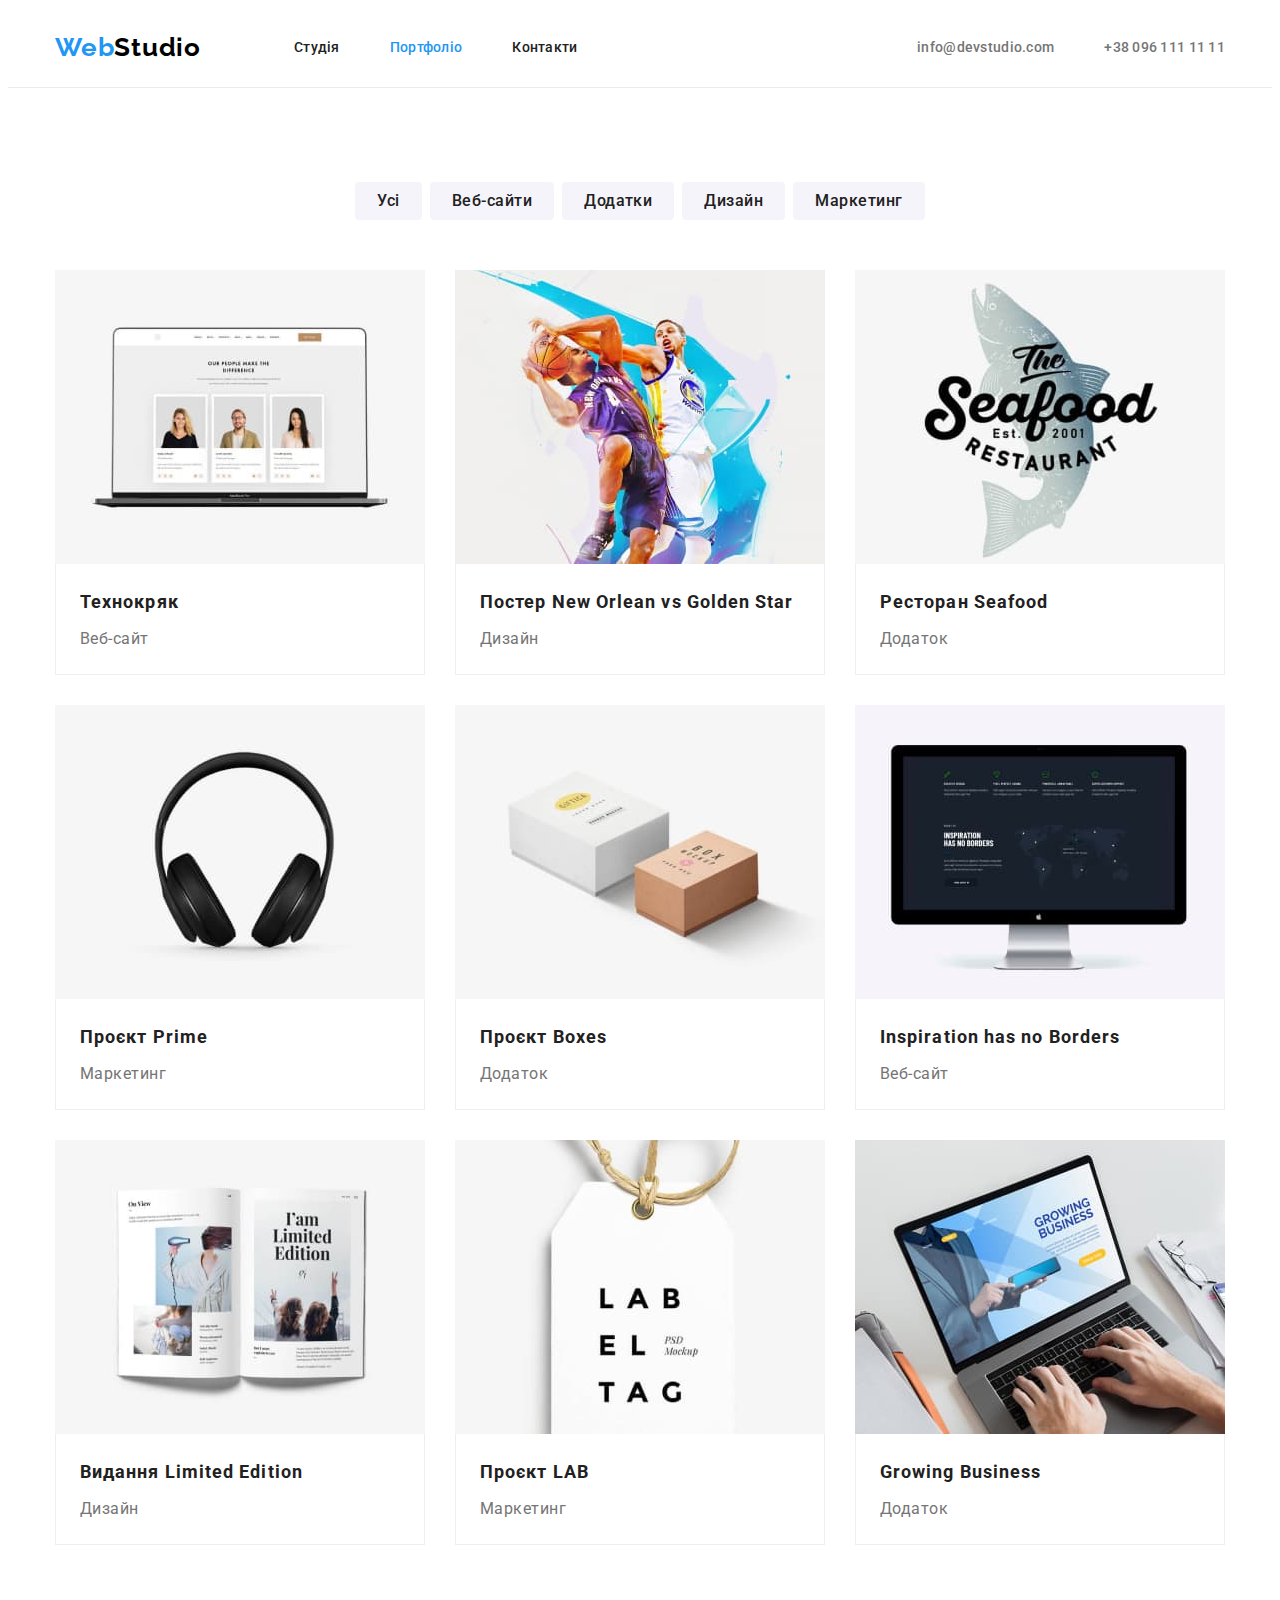
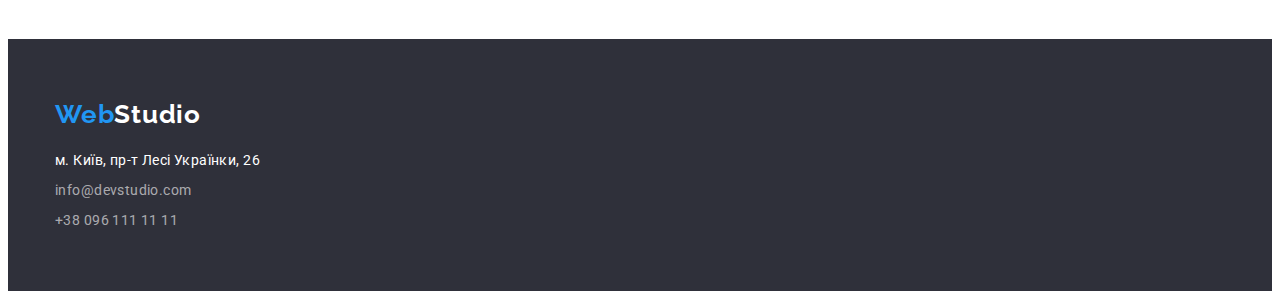
==== portfolio.html @ e5b077d5 "added files from previous homework" ====
<!DOCTYPE html>
<html lang="uk">

<head>
    <meta charset="UTF-8">
    <meta http-equiv="X-UA-Compatible" content="IE=edge">
    <meta name="viewport" content="width=device-width, initial-scale=1.0">
    <link
        href="https://fonts.googleapis.com/css2?family=Raleway:wght@700&family=Roboto:wght@400;500;700;900&display=swap"
        rel="stylesheet">
    <link rel="stylesheet" href="https://cdnjs.cloudflare.com/ajax/libs/modern-normalize/1.1.0/modern-normalize.min.css"
        integrity="sha512-wpPYUAdjBVSE4KJnH1VR1HeZfpl1ub8YT/NKx4PuQ5NmX2tKuGu6U/JRp5y+Y8XG2tV+wKQpNHVUX03MfMFn9Q=="
        crossorigin="anonymous" referrerpolicy="no-referrer" />
    <link rel="stylesheet" href="./css/styles.css">
    <title>Портфоліо</title>
</head>

<body>

    <!-- Header -->

    <header class="page-header">
        <div class="container header-container">
            <a class="logo" href="#"><span class="logo-span">Web</span>Studio</a>
            <nav class="navigation">
                <ul class="navigation-list">
                    <li><a href="./index.html" class="navigation-item">Студія</a></li>
                    <li><a href="./portfolio.html" class="navigation-item active">Портфоліо</a></li>
                    <li><a href="#" class="navigation-item">Контакти</a></li>
                </ul>
            </nav>
            <ul class="contacts-list">
                <li><a class="contacts-item" href="mailto:info@devstudio.com">info@devstudio.com</a></li>
                <li><a class="contacts-item" href="tel:+380961111111">+38 096 111 11 11</a></li>
            </ul>
        </div>
    </header>

    <!-- Main -->

    <main>
        <section class="section">
            <div class="container">
                <h1 class="hidden">Проєкти</h1>
                <ul class="filter-list">
                    <li><button class="filter-button" type="button">Усі</button></li>
                    <li><button class="filter-button" type="button">Веб-сайти</button></li>
                    <li><button class="filter-button" type="button">Додатки</button></li>
                    <li><button class="filter-button" type="button">Дизайн</button></li>
                    <li><button class="filter-button" type="button">Маркетинг</button></li>
                </ul>
                <ul class="product-list">
                    <li>
                        <a class="product-item" href="#">
                            <img src="./images/project1.jpg" alt="Веб-сайт" width="370">
                            <div class="product-container">
                                <h2 class="product-title">Технокряк</h2>
                                <p class="product-text">Веб-сайт</p>
                            </div>
                        </a>
                    </li>
                    <li>
                        <a class="product-item" href="#">
                            <img src="./images/project2.jpg" alt="Постер баскетбольної гри" width="370">
                            <div class="product-container">
                                <h2 class="product-title">Постер New Orlean vs Golden Star</h2>
                                <p class="product-text">Дизайн</p>
                            </div>
                        </a>
                    </li>
                    <li>
                        <a class="product-item" href="#">
                            <img src="./images/project3.jpg" alt="Постер рибного ресторану" width="370">
                            <div class="product-container">
                                <h2 class="product-title">Ресторан Seafood</h2>
                                <p class="product-text">Додаток</p>
                            </div>
                        </a>
                    </li>
                    <li>
                        <a class="product-item" href="#">
                            <img src="./images/project4.jpg" alt="Повнорозмірні навушники" width="370">
                            <div class="product-container">
                                <h2 class="product-title">Проєкт Prime</h2>
                                <p class="product-text">Маркетинг</p>
                            </div>
                        </a>
                    </li>
                    <li>
                        <a class="product-item" href="#">
                            <img src="./images/project5.jpg" alt="Дві красиві коробки" width="370">
                            <div class="product-container">
                                <h2 class="product-title">Проєкт Boxes</h2>
                                <p class="product-text">Додаток</p>
                            </div>
                        </a>
                    </li>
                    <li>
                        <a class="product-item" href="#">
                            <img src="./images/project6.jpg" alt="Веб-сайт" width="370">
                            <div class="product-container">
                                <h2 class="product-title">Inspiration has no Borders</h2>
                                <p class="product-text">Веб-сайт</p>
                            </div>
                        </a>
                    </li>
                    <li>
                        <a class="product-item" href="#">
                            <img src="./images/project7.jpg" alt="Глянцевий журнал" width="370">
                            <div class="product-container">
                                <h2 class="product-title">Видання Limited Edition</h2>
                                <p class="product-text">Дизайн</p>
                            </div>
                        </a>
                    </li>
                    <li>
                        <a class="product-item" href="#">
                            <img src="./images/project8.jpg" alt="Красива бірка" width="370">
                            <div class="product-container">
                                <h2 class="product-title">Проєкт LAB</h2>
                                <p class="product-text">Маркетинг</p>
                            </div>
                        </a>
                    </li>
                    <li>
                        <a class="product-item" href="#">
                            <img src="./images/project9.jpg" alt="Людина працює за ноутбуком" width="370">
                            <div class="product-container">
                                <h2 class="product-title">Growing Business</h2>
                                <p class="product-text">Додаток</p>
                            </div>
                        </a>
                    </li>
                </ul>
            </div>
        </section>
    </main>

    <!-- Footer -->

    <footer class="page-footer">
        <div class="container">
            <a class="footer-logo" href="#"><span class="logo-span">Web</span>Studio</a>
            <address>
                <ul class="footer-list">
                    <li><a class="footer-location" href="https://goo.gl/maps/iSP6fUKGi2yoj21T9" target="_blank"
                            rel="noopener noreferrer">м. Київ,
                            пр-т Лесі Українки,
                            26</a></li>
                    <li><a class="footer-contacts" href="mailto:info@devstudio.com">info@devstudio.com</a></li>
                    <li><a class="footer-contacts" href="tel:+380961111111">+38 096 111 11 11</a></li>
                </ul>
            </address>
        </div>
    </footer>
</body>

</html>
---- css/styles.css ----
/* Default settings */


:root {
    --main-color: #212121;
    --accessory-color: #FFFFFF;
    --hover-color: #2196F3;
    --buttons-hover-color: #188CE8;
    --contacts-color: #757575;
    --background-color: #2F303A;
    --logo-color: #000000;
    --adress-color: rgba(255, 255, 255, 0.6);
}

*,
*::before,
*::after {
    box-sizing: border-box;
}

body {
    font-family: 'Roboto', sans-serif;
    font-size: 14px;
    font-weight: 500;
    color: var(--main-color);
}

img {
    display: block;
    max-width: 100%;
    height: auto;
}

.container {
    width: 1200px;
    margin: 0 auto;
    padding-left: 15px;
    padding-right: 15px;
}

.section {
    padding-top: 94px;
    padding-bottom: 94px;
}

.hidden {
    position: absolute;
    white-space: nowrap;
    width: 1px;
    height: 1px;
    overflow: hidden;
    border: 0;
    padding: 0;
    clip: rect(0 0 0 0);
    clip-path: inset(50%);
    margin: -1px;
}


/* Reset */


h1,
h2,
h3,
p,
ul {
    margin: 0;
    padding: 0;
}


/* Header */

.page-header {
    border-bottom: 1px solid #ececec;
    padding-top: 24px;
    padding-bottom: 24px;
}

.header-container {
    align-items: center;
    display: flex;
}

.logo {
    margin-right: 93px;

    font-family: 'Raleway';
    font-weight: 700;
    font-size: 26px;
    line-height: 1.2;
    letter-spacing: 0.03em;
    text-decoration: none;
    outline: none;
    color: var(--logo-color);
}

.logo-span {
    color: var(--hover-color)
}

.navigation-list {
    list-style: none;
    display: flex;
}

.navigation-list li:not(:last-child) {
    margin-right: 50px;
}


.contacts-list {
    list-style: none;
    display: flex;
    margin-left: auto;
}

.contacts-list li:not(:first-child) {
    margin-left: 50px;
}


.navigation-item {
    line-height: 1.14;
    letter-spacing: 0.02em;
    color: var(--main-color);
    text-decoration: none;
}

.contacts-item {
    line-height: 1.14;
    letter-spacing: 0.02em;
    text-decoration: none;
    color: var(--contacts-color);
}


.navigation-item:focus,
.navigation-item:hover,
.contacts-item:focus,
.contacts-item:hover {
    color: var(--hover-color)
}

.active {
    color: var(--hover-color)
}


/* Main index.html */

/* Hero */


.hero {
    padding-top: 200px;
    padding-bottom: 200px;
    background-color: var(--background-color);
    text-align: center;
}

.hero-title {
    margin-bottom: 30px;

    font-weight: 900;
    font-size: 44px;
    line-height: 1.36;
    text-align: center;
    letter-spacing: 0.06em;
    text-transform: uppercase;
    color: var(--accessory-color);
}

.hero-button {
    padding: 10px 32px;

    font-family: 'Roboto';
    font-weight: 700;
    font-size: 16px;
    line-height: 1.87;
    text-align: center;
    letter-spacing: 0.06em;
    color: var(--accessory-color);
    background-color: var(--hover-color);
    box-shadow: 0px 4px 4px rgba(0, 0, 0, 0.15);
    border-radius: 4px;
    cursor: pointer;
    border: transparent;
}

.hero-button:hover,
.hero-button:focus {
    background-color: var(--buttons-hover-color);
}


/* Features */


.features-list {
    list-style: none;
    display: flex;
}

.features-item:not(:last-child) {
    margin-right: 30px;
}

.features-item {
    width: calc((100%-90px)/4);
}

.features-subtitle {
    margin-bottom: 10px;

    font-size: 14px;
    line-height: 1.14;
    letter-spacing: 0.03em;
    text-transform: uppercase;
}

.features-text {
    font-weight: 400;
    line-height: 1.71;
    letter-spacing: 0.03em;
    color: var(--contacts-color);
}


/* About  */

.about {
    padding-bottom: 94px;
}

.about-title {
    margin-bottom: 50px;

    font-weight: 700;
    font-size: 36px;
    line-height: 1.16;
    text-align: center;
    letter-spacing: 0.03em;
}

.about-list {
    list-style: none;
    display: flex;
}

.about-list li:not(:last-child) {
    margin-right: 30px;
}


/* Team */

.team {
    background-color: #F5F4FA;
}

.team-list {
    list-style: none;
    display: flex;
}

.team-list li {
    background-color: #ffffff;
    box-shadow: 0px 1px 3px rgba(0, 0, 0, 0.12), 0px 1px 1px rgba(0, 0, 0, 0.14), 0px 2px 1px rgba(0, 0, 0, 0.2);
    border-radius: 0px 0px 4px 4px;
    text-align: center;
}

.team-list li:not(:last-child) {
    margin-right: 30px;
}

.team-title {
    margin-bottom: 50px;

    font-weight: 700;
    font-size: 36px;
    line-height: 1.16;
    text-align: center;
    letter-spacing: 0.03em;
}

.member-photo {
    margin-bottom: 30px;
}

.member-name {
    margin-bottom: 10px;

    font-weight: 500;
    font-size: 16px;
    line-height: 1.18;
    letter-spacing: 0.03em;
}

.member-job {
    margin-bottom: 30px;

    font-weight: 400;
    font-size: 16px;
    line-height: 1.18;
    letter-spacing: 0.03em;
    color: var(--contacts-color);
}


/* Main portfolio.html */

/* Filter */


.filter-list {
    margin-bottom: 50px;

    list-style: none;
    display: flex;
    justify-content: center;
}

.filter-list li:not(:last-child) {
    margin-right: 8px;
}

.filter-button {
    padding: 6px 22px;

    font-family: 'Roboto';
    font-weight: 500;
    font-size: 16px;
    line-height: 1.62;
    text-align: center;
    letter-spacing: 0.03em;
    color: var(--main-color);
    background-color: #F5F4FA;
    border-radius: 4px;
    border: none;
    cursor: pointer;
}



.filter-button:focus,
.filter-button:hover {
    color: var(--accessory-color);
    background-color: var(--hover-color);
    box-shadow: 0px 3px 1px rgba(0, 0, 0, 0.1), 0px 1px 2px rgba(0, 0, 0, 0.08), 0px 2px 2px rgba(0, 0, 0, 0.12);
    border-radius: 4px;
}


/* Product */

.product-container {
    display: flex;
    flex-direction: column;
    padding-left: 24px;
    padding-bottom: 20px;
    padding-top: 20px;
    border-right: 1px solid #eee;
    border-bottom: 1px solid #eee;
    border-left: 1px solid #eee;
}


.product-list {
    gap: 30px;

    list-style: none;
    display: flex;
    flex-wrap: wrap;
}

.product-list li {
    background: #fff;
}

.product-item {
    text-decoration: none;

}

.product-title {
    margin-bottom: 4px;
    font-size: 18px;
    line-height: 2;
    letter-spacing: 0.06em;
    color: var(--main-color);
}

.product-text {
    font-weight: 400;
    font-size: 16px;
    line-height: 1.88;
    letter-spacing: 0.03em;
    color: var(--contacts-color);
}

/* Footer */


.page-footer {
    background-color: var(--background-color);
    padding-top: 60px;
    padding-bottom: 60px;
}

.footer-logo {
    display: inline-block;
    margin-bottom: 20px;

    font-family: 'Raleway';
    font-weight: 700;
    font-size: 26px;
    line-height: 1.19;
    letter-spacing: 0.03em;
    color: var(--accessory-color);
    text-decoration: none;
}

.footer-list {
    list-style: none;
}

.footer-list li:not(:last-child) {
    margin-bottom: 9px;
}

.footer-location {
    font-style: normal;
    font-weight: 400;
    line-height: 1.5;
    letter-spacing: 0.03em;
    color: var(--accessory-color);
    text-decoration: none;
}

.footer-contacts {
    font-style: normal;
    font-weight: 400;
    line-height: 1.5;
    letter-spacing: 0.03em;
    color: var(--adress-color);
    text-decoration: none;
}

.footer-contacts:focus,
.footer-contacts:hover {
    color: var(--hover-color);
}
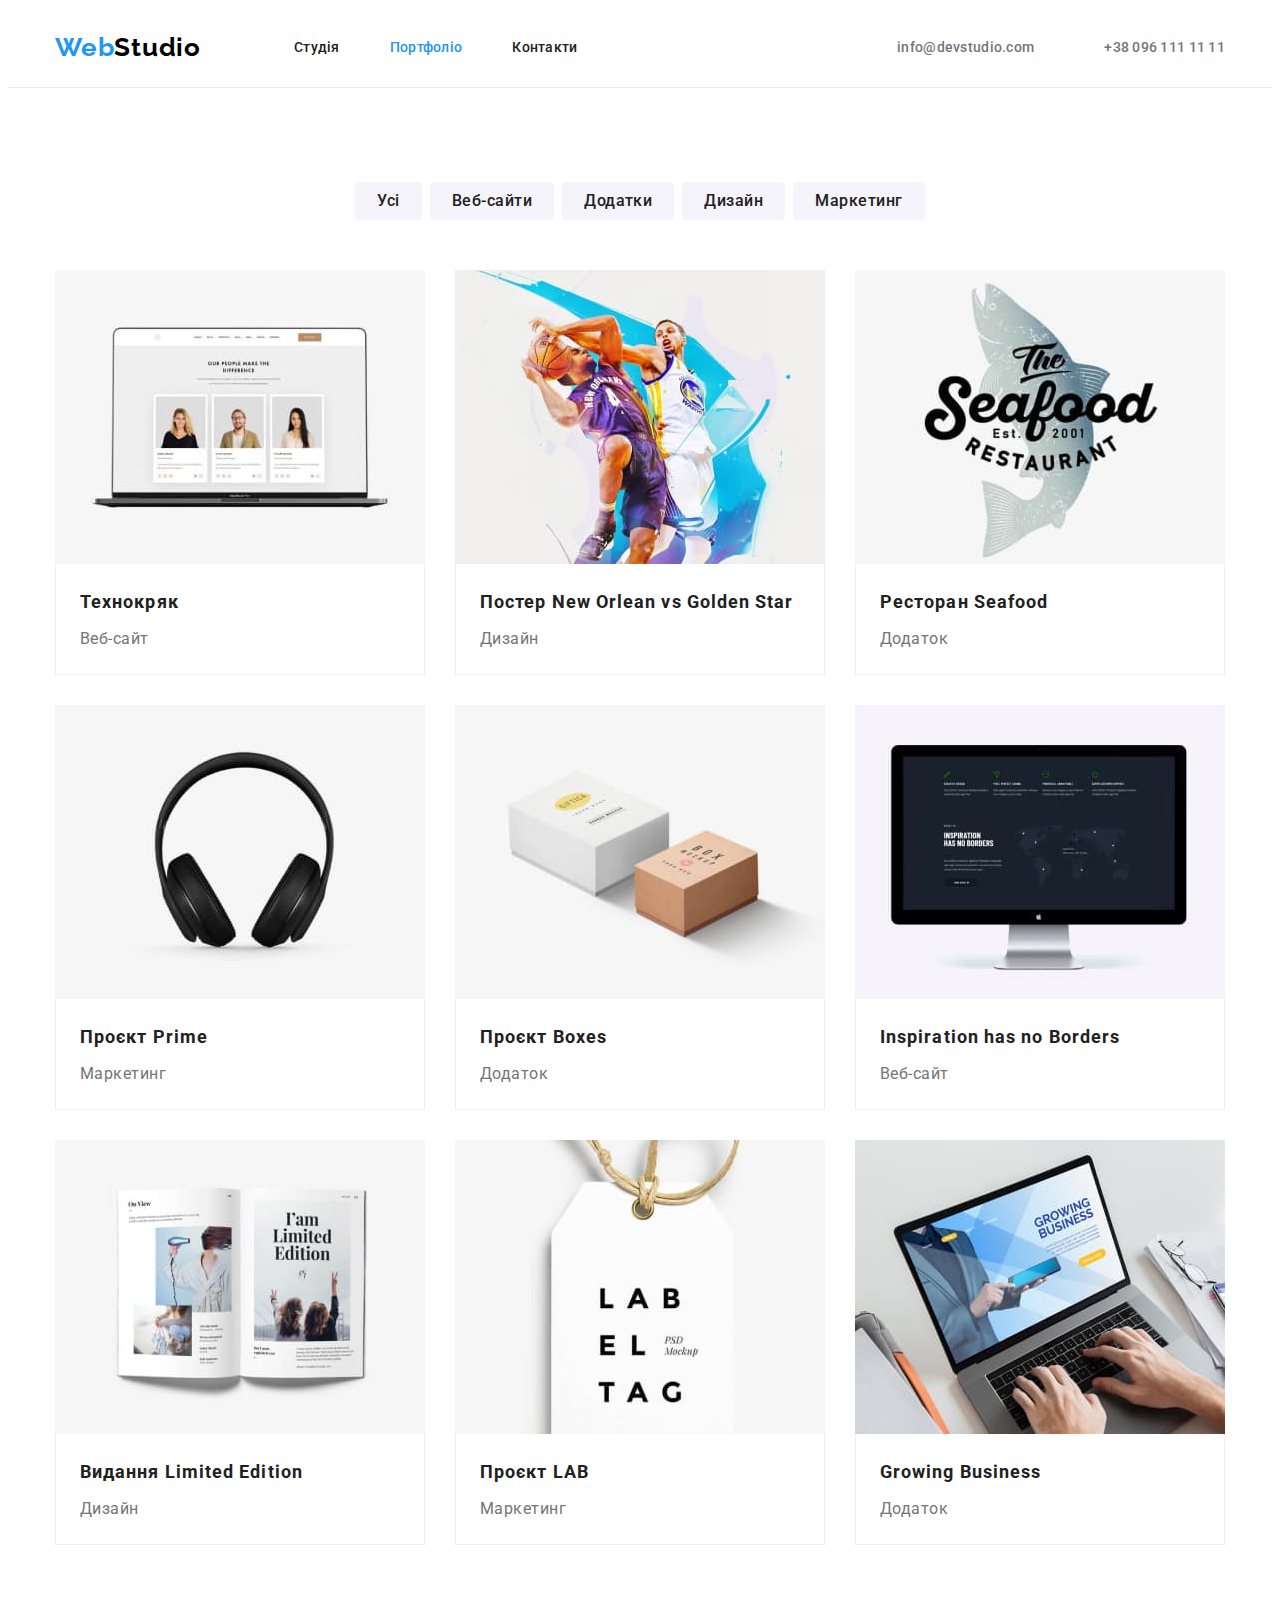
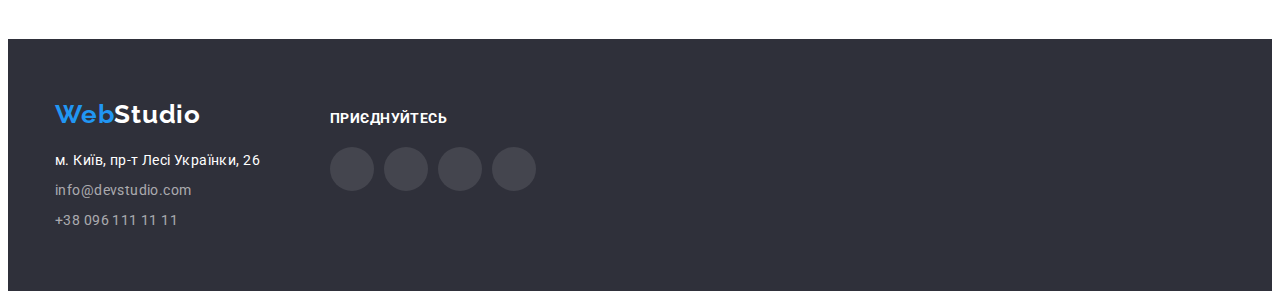
==== commit 772b380c: "added icons hover effect" ====
--- a/portfolio.html
+++ b/portfolio.html
@@ -24,14 +24,24 @@
             <a class="logo" href="#"><span class="logo-span">Web</span>Studio</a>
             <nav class="navigation">
                 <ul class="navigation-list">
-                    <li><a href="./index.html" class="navigation-item">Студія</a></li>
+                    <li> <a href="./index.html" class="navigation-item">Студія</a></li>
                     <li><a href="./portfolio.html" class="navigation-item active">Портфоліо</a></li>
                     <li><a href="#" class="navigation-item">Контакти</a></li>
                 </ul>
             </nav>
             <ul class="contacts-list">
-                <li><a class="contacts-item" href="mailto:info@devstudio.com">info@devstudio.com</a></li>
-                <li><a class="contacts-item" href="tel:+380961111111">+38 096 111 11 11</a></li>
+                <li>
+                    <svg class="icon icon-mail">
+                        <use href="./images/beforesvgomg.svg#icon-mail"></use>
+                    </svg>
+                    <a class="contacts-item" href="mailto:info@devstudio.com">info@devstudio.com</a>
+                </li>
+                <li>
+                    <svg class="icon icon-phone">
+                        <use href="./images/beforesvgomg.svg#icon-smartphone"></use>
+                    </svg>
+                    <a class="contacts-item" href="tel:+380961111111">+38 096 111 11 11</a>
+                </li>
             </ul>
         </div>
     </header>
@@ -139,18 +149,52 @@
     <!-- Footer -->
 
     <footer class="page-footer">
-        <div class="container">
-            <a class="footer-logo" href="#"><span class="logo-span">Web</span>Studio</a>
-            <address>
-                <ul class="footer-list">
-                    <li><a class="footer-location" href="https://goo.gl/maps/iSP6fUKGi2yoj21T9" target="_blank"
-                            rel="noopener noreferrer">м. Київ,
-                            пр-т Лесі Українки,
-                            26</a></li>
-                    <li><a class="footer-contacts" href="mailto:info@devstudio.com">info@devstudio.com</a></li>
-                    <li><a class="footer-contacts" href="tel:+380961111111">+38 096 111 11 11</a></li>
-                </ul>
-            </address>
+        <div class="container footer-container">
+            <div><a class="footer-logo" href="#"><span class="logo-span">Web</span>Studio</a>
+                <address>
+                    <ul class="footer-list">
+                        <li><a class="footer-location" href="https://goo.gl/maps/iSP6fUKGi2yoj21T9" target="_blank"
+                                rel="noopener noreferrer">м. Київ,
+                                пр-т Лесі Українки,
+                                26</a></li>
+                        <li><a class="footer-contacts" href="mailto:info@devstudio.com">info@devstudio.com</a></li>
+                        <li><a class="footer-contacts" href="tel:+380961111111">+38 096 111 11 11</a></li>
+                    </ul>
+                </address>
+            </div>
+            <div class="footer-social">
+                <h2 class="footer-social-title">приєднуйтесь</h2>
+                <ul class="footer-social-list">
+                    <li>
+                        <a class="footer-social-link" href="#">
+                            <svg class="footer-icon-social">
+                                <use href="./images/beforesvgomg.svg#icon-instagram"></use>
+                            </svg>
+                        </a>
+                    </li>
+                    <li>
+                        <a class="footer-social-link" href="#">
+                            <svg class="footer-icon-social">
+                                <use href="./images/beforesvgomg.svg#icon-twitter"></use>
+                            </svg>
+                        </a>
+                    </li>
+                    <li>
+                        <a class="footer-social-link" href="#">
+                            <svg class="footer-icon-social">
+                                <use href="./images/beforesvgomg.svg#icon-facebook"></use>
+                            </svg>
+                        </a>
+                    </li>
+                    <li>
+                        <a class="footer-social-link" href="#">
+                            <svg class="footer-icon-social">
+                                <use href="./images/beforesvgomg.svg#icon-linkedin"></use>
+                            </svg>
+                        </a>
+                    </li>
+                </ul>
+            </div>
         </div>
     </footer>
 </body>
--- a/css/styles.css
+++ b/css/styles.css
@@ -10,6 +10,9 @@
     --background-color: #2F303A;
     --logo-color: #000000;
     --adress-color: rgba(255, 255, 255, 0.6);
+    --social-media-color: #AFB1B8;
+    --social-fill-color: #2196F3;
+    --footer-social-color: rgba(255, 255, 255, 0.1);
 }
 
 *,
@@ -109,11 +112,20 @@
     margin-right: 50px;
 }
 
+.navigation-item:focus,
+.navigation-item:hover {
+    color: var(--hover-color);
+}
+
 
 .contacts-list {
     list-style: none;
     display: flex;
     margin-left: auto;
+}
+
+.contacts-list li {
+    display: flex;
 }
 
 .contacts-list li:not(:first-child) {
@@ -136,22 +148,59 @@
 }
 
 
-.navigation-item:focus,
-.navigation-item:hover,
-.contacts-item:focus,
-.contacts-item:hover {
-    color: var(--hover-color)
-}
-
 .active {
     color: var(--hover-color)
 }
 
 
+.icon {
+    display: block;
+    margin: auto;
+
+}
+
+.icon-mail {
+    width: 16px;
+    height: 12px;
+    margin-right: 10px;
+    cursor: pointer;
+    fill: var(--contacts-color);
+}
+
+.icon-phone {
+    width: 10px;
+    height: 16px;
+    margin-right: 10px;
+    cursor: pointer;
+    fill: var(--contacts-color);
+}
+
+.contacts-list>li:hover a {
+    color: var(--hover-color);
+}
+
+.contacts-list>li:hover .icon-mail {
+    fill: var(--hover-color);
+}
+
+.contacts-list>li:hover .icon-phone {
+    fill: var(--hover-color);
+}
+
 /* Main index.html */
 
 /* Hero */
 
+.overlay {
+    max-width: 1600px;
+    height: 600px;
+    margin-left: auto;
+    margin-right: auto;
+    background-image: linear-gradient(to right, rgba(47, 48, 58, 0.4), rgba(47, 48, 58, 0.4)), url(../images/herobackground.jpg);
+    background-size: cover;
+    background-repeat: no-repeat;
+    background-position: center;
+}
 
 .hero {
     padding-top: 200px;
@@ -227,6 +276,35 @@
     color: var(--contacts-color);
 }
 
+.features-icon {
+    margin-bottom: 30px;
+    width: 270px;
+    height: 120px;
+    background-color: #F5F4FA;
+    border-radius: 4px;
+    display: flex;
+}
+
+.antenna {
+    width: 65px;
+    height: 70px;
+}
+
+.clock {
+    width: 67px;
+    height: 70px;
+}
+
+.diagram {
+    width: 70px;
+    height: 54px;
+}
+
+.astronaut {
+    width: 70px;
+    height: 70px;
+}
+
 
 /* About  */
 
@@ -265,11 +343,13 @@
     display: flex;
 }
 
-.team-list li {
+.team-list>li {
+    padding-bottom: 30px;
     background-color: #ffffff;
     box-shadow: 0px 1px 3px rgba(0, 0, 0, 0.12), 0px 1px 1px rgba(0, 0, 0, 0.14), 0px 2px 1px rgba(0, 0, 0, 0.2);
     border-radius: 0px 0px 4px 4px;
     text-align: center;
+    filter: drop-shadow(0px 4px 4px rgba(0, 0, 0, 0.25));
 }
 
 .team-list li:not(:last-child) {
@@ -300,7 +380,7 @@
 }
 
 .member-job {
-    margin-bottom: 30px;
+    margin-bottom: 16px;
 
     font-weight: 400;
     font-size: 16px;
@@ -308,6 +388,120 @@
     letter-spacing: 0.03em;
     color: var(--contacts-color);
 }
+
+.icons-social-list {
+    display: flex;
+    list-style: none;
+    justify-content: center;
+}
+
+.icons-social-list li:not(:last-child) {
+    margin-right: 10px;
+}
+
+.icon-social {
+    width: 20px;
+    height: 20px;
+    fill: var(--social-media-color);
+    margin: auto;
+}
+
+.social-link {
+    display: flex;
+    width: 44px;
+    height: 44px;
+    border-radius: 50%;
+}
+
+.social-link:hover .icon-social {
+    fill: var(--accessory-color)
+}
+
+.social-link:hover {
+    background-color: var(--social-fill-color);
+}
+
+
+/* Clients */
+
+
+.clients {
+    margin-bottom: 50px;
+    font-size: 36px;
+    line-height: 1.16;
+    text-align: center;
+    letter-spacing: 0.03em;
+    color: var(--main-color);
+}
+
+
+.clients-list {
+    list-style: none;
+    display: flex;
+    justify-content: space-between;
+
+
+}
+
+
+.clients-item a {
+    display: flex;
+    width: 170px;
+    height: 92px;
+    border: 1px solid rgba(175, 177, 184, 1);
+    border-radius: 4px;
+
+}
+
+.clients-item a:focus .icon-client,
+.clients-item a:hover .icon-client {
+    fill: var(--social-fill-color);
+}
+
+.clients-item:hover a {
+    border: 1px solid var(--social-fill-color);
+}
+
+
+.icon-client {
+    margin: auto;
+    fill: var(--social-media-color);
+}
+
+
+.company1 {
+    width: 41px;
+    height: 47px;
+}
+
+
+.company2 {
+    width: 40px;
+    height: 52px;
+}
+
+.company3 {
+    width: 43px;
+    height: 41px;
+
+}
+
+.company4 {
+    width: 84px;
+    height: 40px;
+
+}
+
+.company5 {
+    width: 62px;
+    height: 45px;
+}
+
+.company6 {
+    width: 94px;
+    height: 44px;
+}
+
 
 
 /* Main portfolio.html */
@@ -380,6 +574,10 @@
     background: #fff;
 }
 
+.product-list li:hover {
+    filter: drop-shadow(0px 4px 4px rgba(0, 0, 0, 0.25));
+}
+
 .product-item {
     text-decoration: none;
 
@@ -452,4 +650,47 @@
 .footer-contacts:focus,
 .footer-contacts:hover {
     color: var(--hover-color);
+}
+
+.footer-container {
+    display: flex;
+    gap: 70px;
+}
+
+.footer-social {
+    padding-top: 12px;
+}
+
+.footer-social-list {
+    display: flex;
+    list-style: none;
+    gap: 10px;
+}
+
+.footer-social-title {
+    margin-bottom: 20px;
+    font-size: 14px;
+    line-height: 1.14;
+    letter-spacing: 0.03em;
+    text-transform: uppercase;
+    color: var(--accessory-color)
+}
+
+.footer-icon-social {
+    width: 20px;
+    height: 20px;
+    fill: var(--accessory-color);
+    margin: auto;
+}
+
+.footer-social-link {
+    display: flex;
+    width: 44px;
+    height: 44px;
+    border-radius: 50%;
+    background-color: var(--footer-social-color);
+}
+
+.footer-social-link:hover {
+    background-color: var(--hover-color);
 }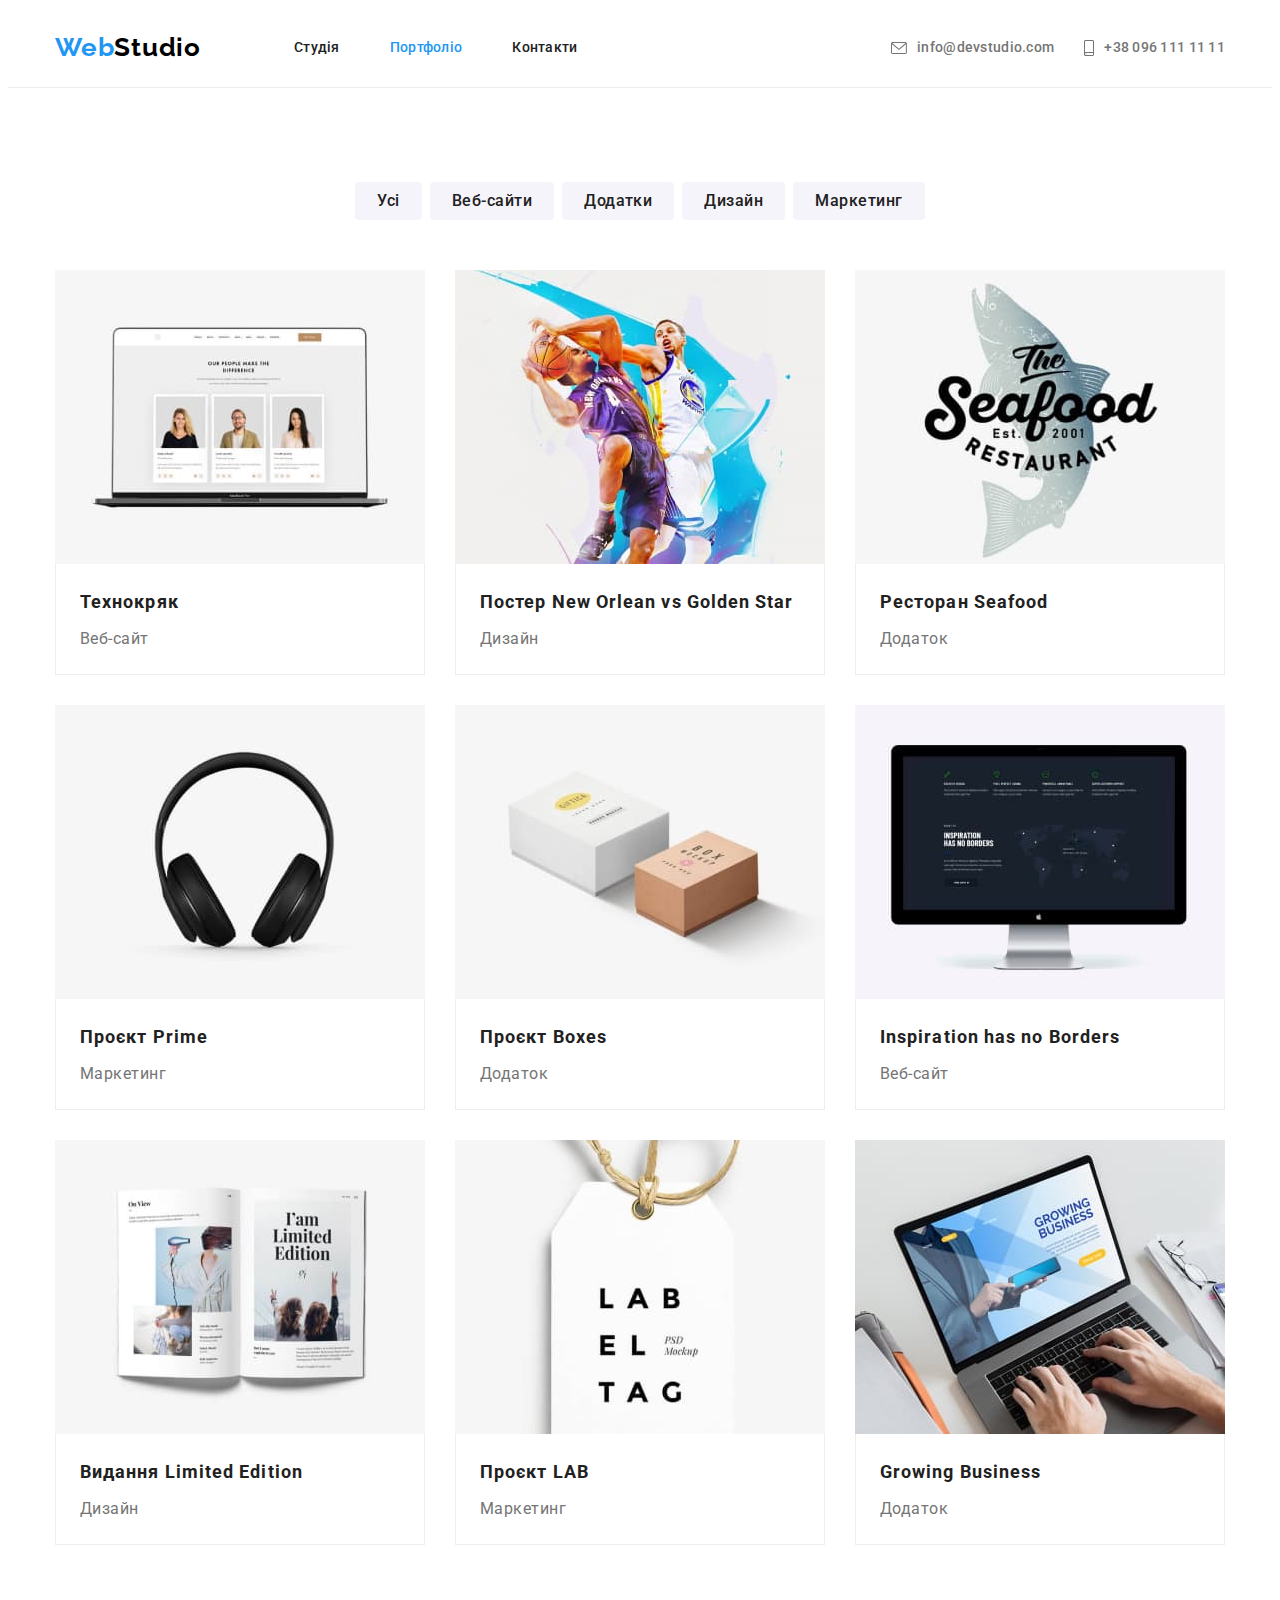
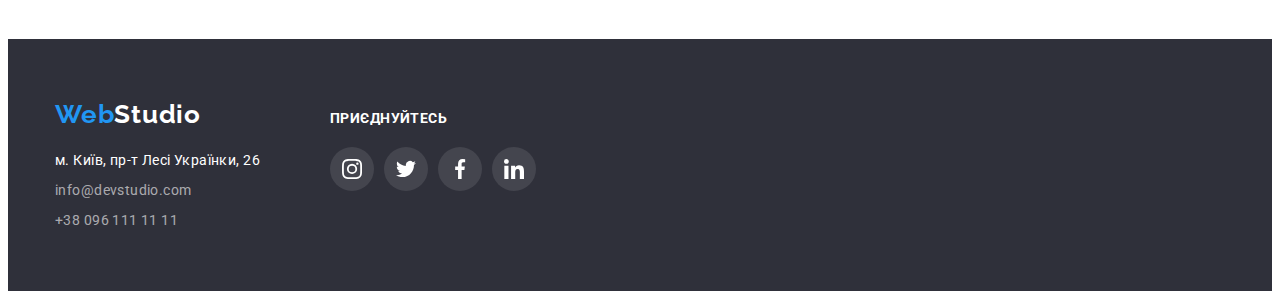
==== commit c2024690: "icons hreh fix" ====
--- a/portfolio.html
+++ b/portfolio.html
@@ -32,13 +32,13 @@
             <ul class="contacts-list">
                 <li>
                     <svg class="icon icon-mail">
-                        <use href="./images/beforesvgomg.svg#icon-mail"></use>
+                        <use href="./images/icons.svg#icon-mail"></use>
                     </svg>
                     <a class="contacts-item" href="mailto:info@devstudio.com">info@devstudio.com</a>
                 </li>
                 <li>
                     <svg class="icon icon-phone">
-                        <use href="./images/beforesvgomg.svg#icon-smartphone"></use>
+                        <use href="./images/icons.svg#icon-smartphone"></use>
                     </svg>
                     <a class="contacts-item" href="tel:+380961111111">+38 096 111 11 11</a>
                 </li>
@@ -150,7 +150,7 @@
 
     <footer class="page-footer">
         <div class="container footer-container">
-            <div><a class="footer-logo" href="#"><span class="logo-span">Web</span>Studio</a>
+            <div class="footer-wrapper"><a class="footer-logo" href="#"><span class="logo-span">Web</span>Studio</a>
                 <address>
                     <ul class="footer-list">
                         <li><a class="footer-location" href="https://goo.gl/maps/iSP6fUKGi2yoj21T9" target="_blank"
@@ -168,28 +168,28 @@
                     <li>
                         <a class="footer-social-link" href="#">
                             <svg class="footer-icon-social">
-                                <use href="./images/beforesvgomg.svg#icon-instagram"></use>
-                            </svg>
-                        </a>
-                    </li>
-                    <li>
-                        <a class="footer-social-link" href="#">
-                            <svg class="footer-icon-social">
-                                <use href="./images/beforesvgomg.svg#icon-twitter"></use>
-                            </svg>
-                        </a>
-                    </li>
-                    <li>
-                        <a class="footer-social-link" href="#">
-                            <svg class="footer-icon-social">
-                                <use href="./images/beforesvgomg.svg#icon-facebook"></use>
-                            </svg>
-                        </a>
-                    </li>
-                    <li>
-                        <a class="footer-social-link" href="#">
-                            <svg class="footer-icon-social">
-                                <use href="./images/beforesvgomg.svg#icon-linkedin"></use>
+                                <use href="./images/icons.svg#icon-instagram"></use>
+                            </svg>
+                        </a>
+                    </li>
+                    <li>
+                        <a class="footer-social-link" href="#">
+                            <svg class="footer-icon-social">
+                                <use href="./images/icons.svg#icon-twitter"></use>
+                            </svg>
+                        </a>
+                    </li>
+                    <li>
+                        <a class="footer-social-link" href="#">
+                            <svg class="footer-icon-social">
+                                <use href="./images/icons.svg#icon-facebook"></use>
+                            </svg>
+                        </a>
+                    </li>
+                    <li>
+                        <a class="footer-social-link" href="#">
+                            <svg class="footer-icon-social">
+                                <use href="./images/icons.svg#icon-linkedin"></use>
                             </svg>
                         </a>
                     </li>
--- a/css/styles.css
+++ b/css/styles.css
@@ -129,7 +129,7 @@
 }
 
 .contacts-list li:not(:first-child) {
-    margin-left: 50px;
+    margin-left: 30px;
 }
 
 
@@ -439,8 +439,6 @@
     list-style: none;
     display: flex;
     justify-content: space-between;
-
-
 }
 
 
@@ -450,7 +448,6 @@
     height: 92px;
     border: 1px solid rgba(175, 177, 184, 1);
     border-radius: 4px;
-
 }
 
 .clients-item a:focus .icon-client,
@@ -483,13 +480,11 @@
 .company3 {
     width: 43px;
     height: 41px;
-
 }
 
 .company4 {
     width: 84px;
     height: 40px;
-
 }
 
 .company5 {
@@ -654,8 +649,8 @@
 
 .footer-container {
     display: flex;
-    gap: 70px;
-}
+}
+
 
 .footer-social {
     padding-top: 12px;
@@ -693,4 +688,8 @@
 
 .footer-social-link:hover {
     background-color: var(--hover-color);
+}
+
+.footer-wrapper {
+    margin-right: 70px;
 }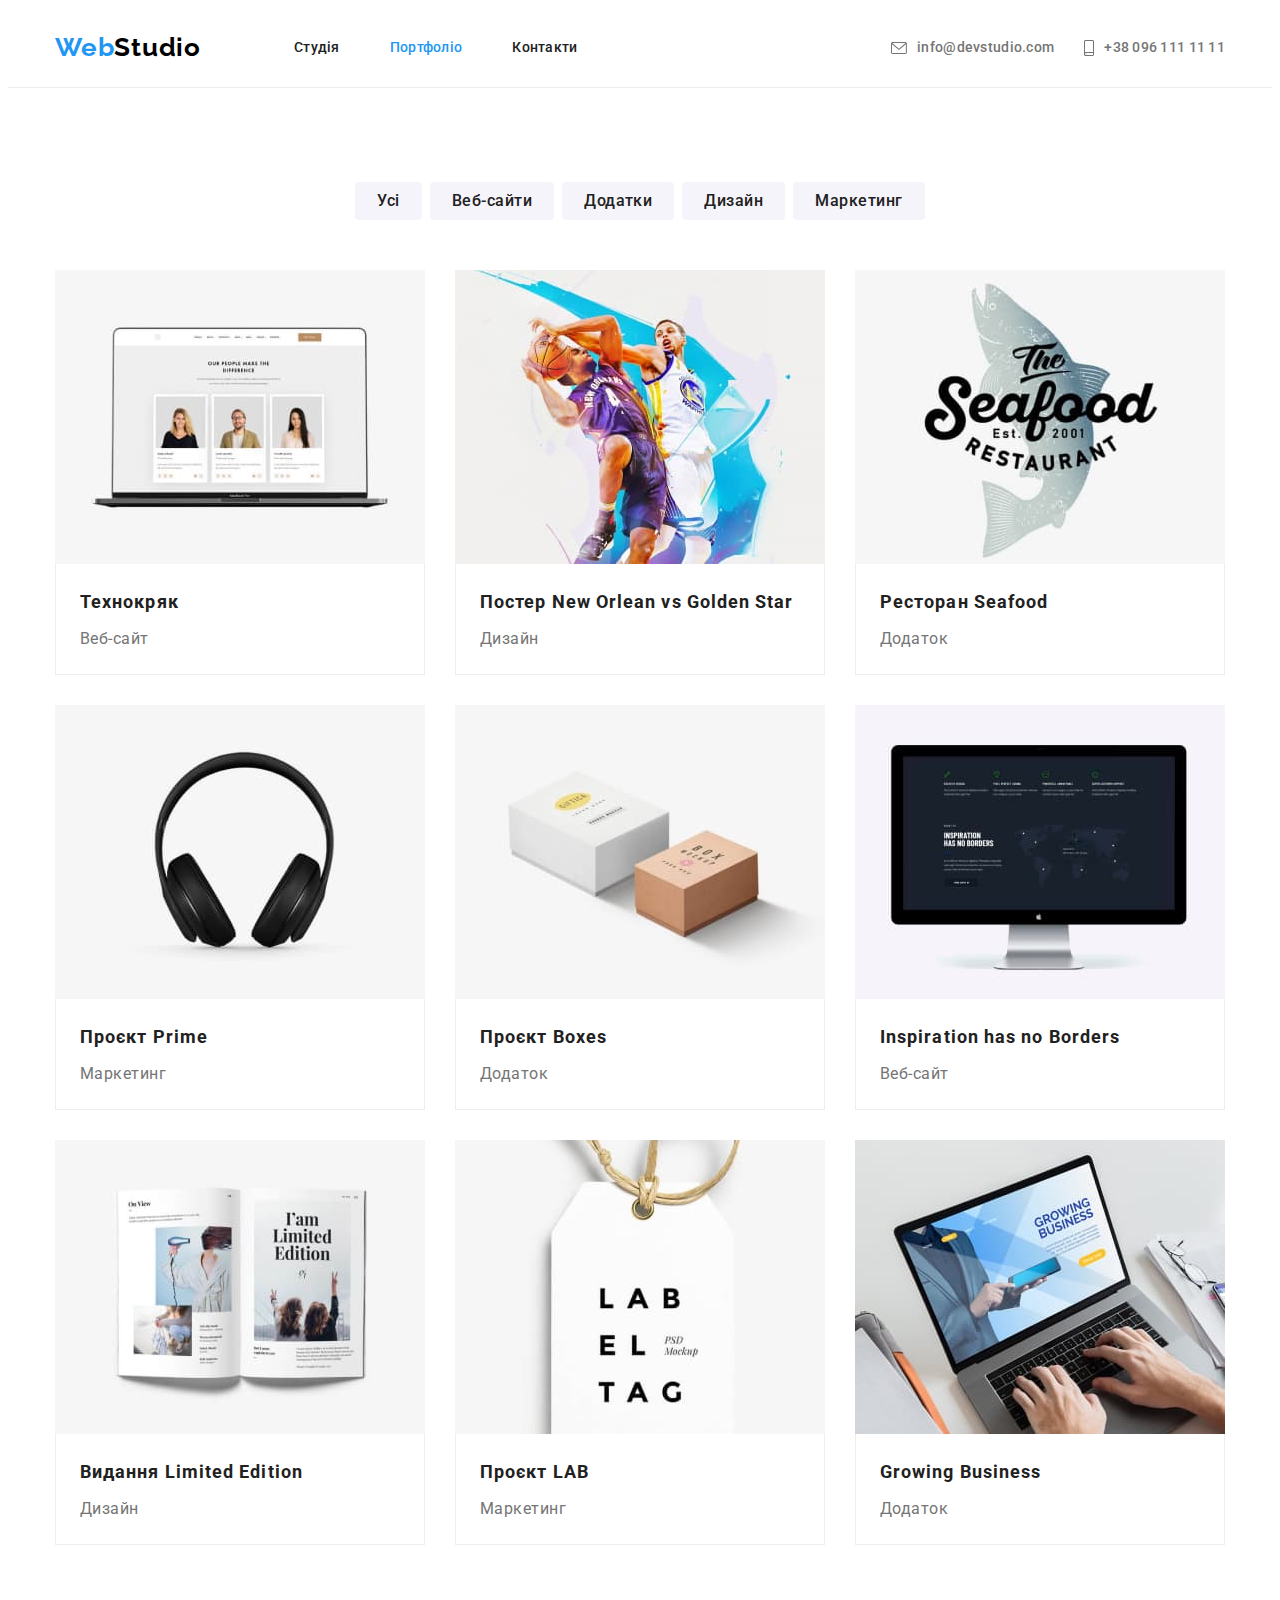
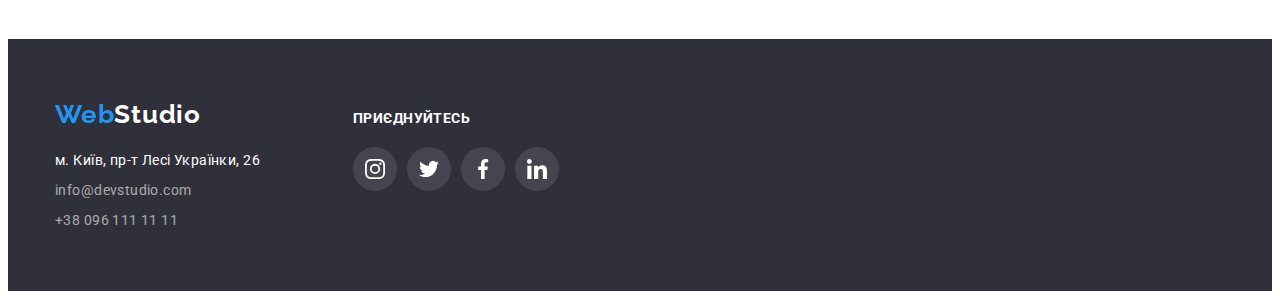
==== commit 3fbea4eb: "deleted useless class, added footer gap" ====
--- a/portfolio.html
+++ b/portfolio.html
@@ -150,7 +150,7 @@
 
     <footer class="page-footer">
         <div class="container footer-container">
-            <div class="footer-wrapper"><a class="footer-logo" href="#"><span class="logo-span">Web</span>Studio</a>
+            <div><a class="footer-logo" href="#"><span class="logo-span">Web</span>Studio</a>
                 <address>
                     <ul class="footer-list">
                         <li><a class="footer-location" href="https://goo.gl/maps/iSP6fUKGi2yoj21T9" target="_blank"
--- a/css/styles.css
+++ b/css/styles.css
@@ -649,6 +649,7 @@
 
 .footer-container {
     display: flex;
+    gap: 93px;
 }
 
 
@@ -688,8 +689,4 @@
 
 .footer-social-link:hover {
     background-color: var(--hover-color);
-}
-
-.footer-wrapper {
-    margin-right: 70px;
 }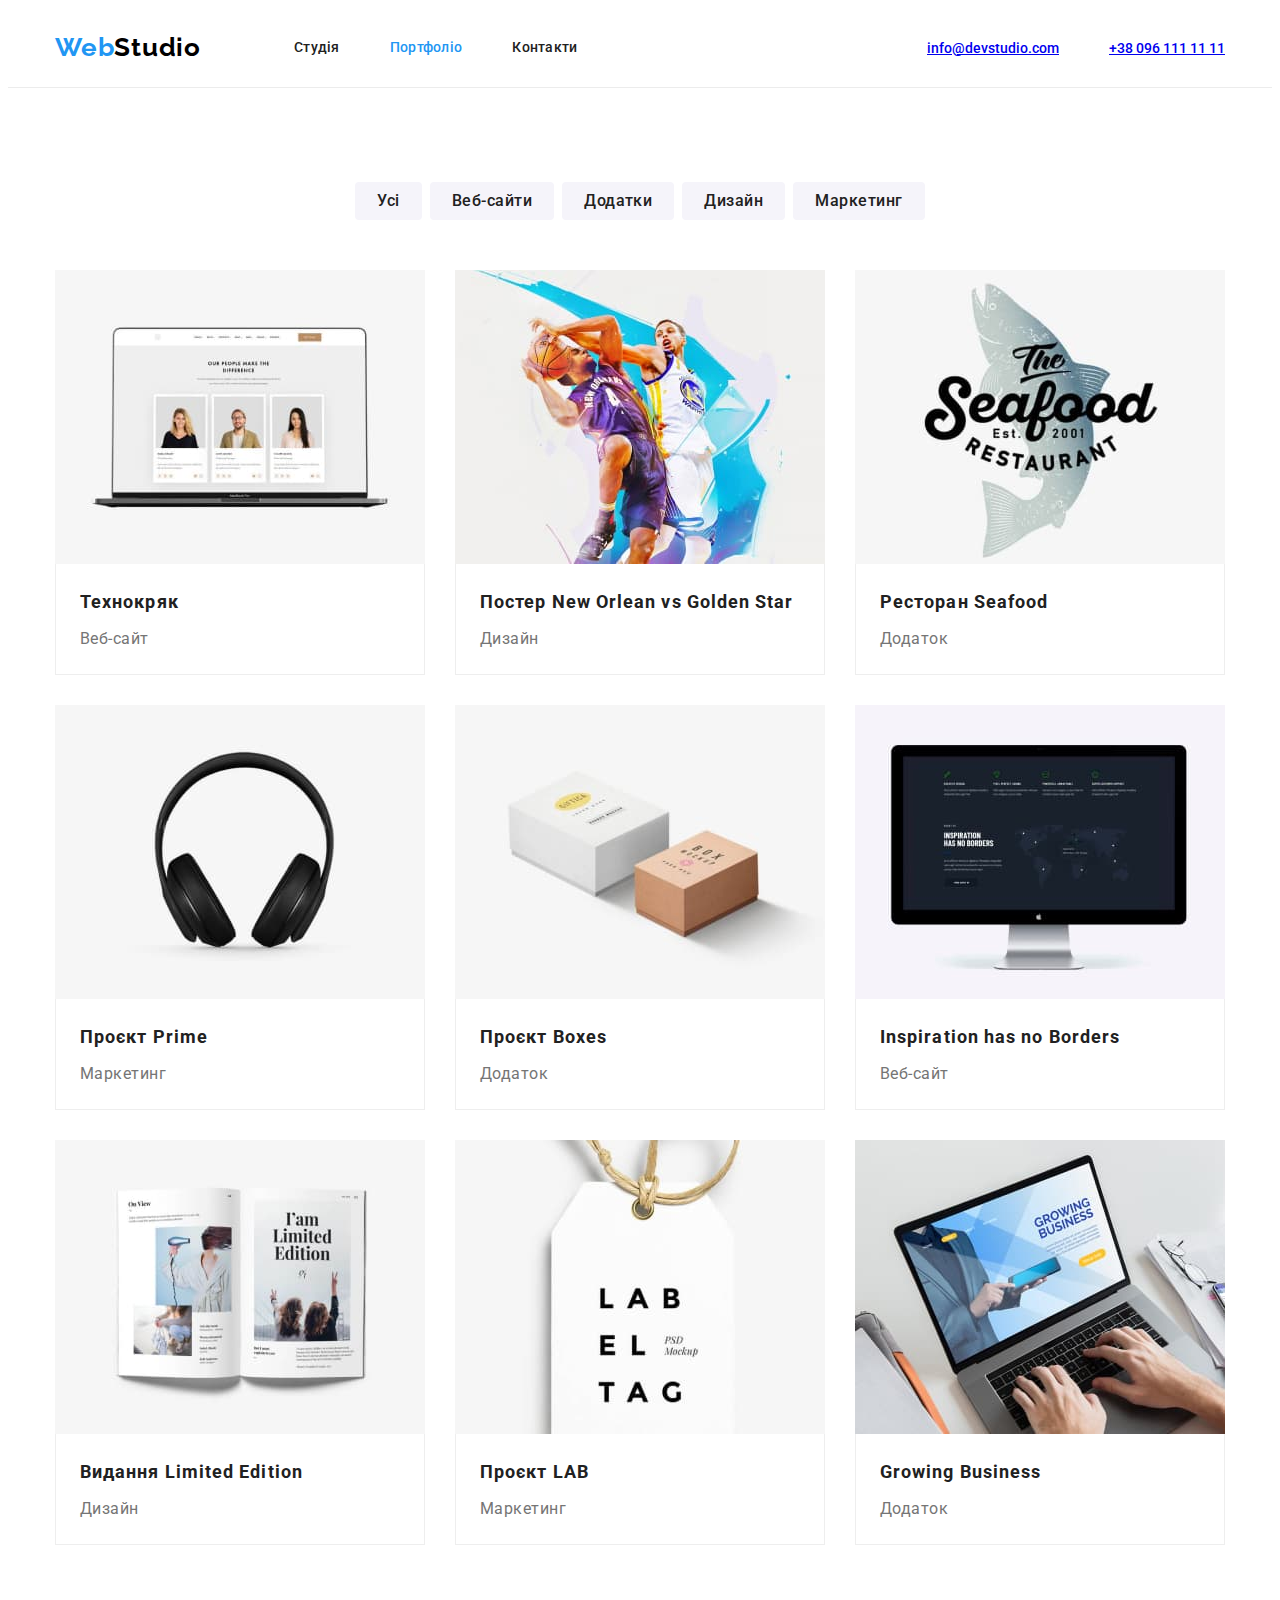
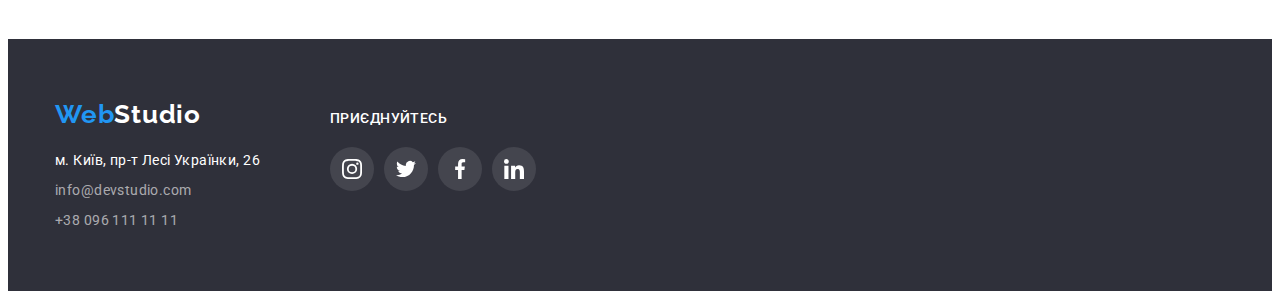
==== commit 092bcbd1: "fixed issues due to mentors advice" ====
--- a/portfolio.html
+++ b/portfolio.html
@@ -60,8 +60,8 @@
                     <li><button class="filter-button" type="button">Маркетинг</button></li>
                 </ul>
                 <ul class="product-list">
-                    <li>
-                        <a class="product-item" href="#">
+                    <li class="product-item">
+                        <a class="product-link" href="#">
                             <img src="./images/project1.jpg" alt="Веб-сайт" width="370">
                             <div class="product-container">
                                 <h2 class="product-title">Технокряк</h2>
@@ -69,8 +69,8 @@
                             </div>
                         </a>
                     </li>
-                    <li>
-                        <a class="product-item" href="#">
+                    <li class="product-item">
+                        <a class="product-link" href="#">
                             <img src="./images/project2.jpg" alt="Постер баскетбольної гри" width="370">
                             <div class="product-container">
                                 <h2 class="product-title">Постер New Orlean vs Golden Star</h2>
@@ -78,8 +78,8 @@
                             </div>
                         </a>
                     </li>
-                    <li>
-                        <a class="product-item" href="#">
+                    <li class="product-item">
+                        <a class="product-link" href="#">
                             <img src="./images/project3.jpg" alt="Постер рибного ресторану" width="370">
                             <div class="product-container">
                                 <h2 class="product-title">Ресторан Seafood</h2>
@@ -87,8 +87,8 @@
                             </div>
                         </a>
                     </li>
-                    <li>
-                        <a class="product-item" href="#">
+                    <li class="product-item">
+                        <a class="product-link" href="#">
                             <img src="./images/project4.jpg" alt="Повнорозмірні навушники" width="370">
                             <div class="product-container">
                                 <h2 class="product-title">Проєкт Prime</h2>
@@ -96,8 +96,8 @@
                             </div>
                         </a>
                     </li>
-                    <li>
-                        <a class="product-item" href="#">
+                    <li class="product-item">
+                        <a class="product-link" href="#">
                             <img src="./images/project5.jpg" alt="Дві красиві коробки" width="370">
                             <div class="product-container">
                                 <h2 class="product-title">Проєкт Boxes</h2>
@@ -105,8 +105,8 @@
                             </div>
                         </a>
                     </li>
-                    <li>
-                        <a class="product-item" href="#">
+                    <li class="product-item">
+                        <a class="product-link" href="#">
                             <img src="./images/project6.jpg" alt="Веб-сайт" width="370">
                             <div class="product-container">
                                 <h2 class="product-title">Inspiration has no Borders</h2>
@@ -114,8 +114,8 @@
                             </div>
                         </a>
                     </li>
-                    <li>
-                        <a class="product-item" href="#">
+                    <li class="product-item">
+                        <a class="product-link" href="#">
                             <img src="./images/project7.jpg" alt="Глянцевий журнал" width="370">
                             <div class="product-container">
                                 <h2 class="product-title">Видання Limited Edition</h2>
@@ -123,8 +123,8 @@
                             </div>
                         </a>
                     </li>
-                    <li>
-                        <a class="product-item" href="#">
+                    <li class="product-item">
+                        <a class="product-link" href="#">
                             <img src="./images/project8.jpg" alt="Красива бірка" width="370">
                             <div class="product-container">
                                 <h2 class="product-title">Проєкт LAB</h2>
@@ -132,8 +132,8 @@
                             </div>
                         </a>
                     </li>
-                    <li>
-                        <a class="product-item" href="#">
+                    <li class="product-item">
+                        <a class="product-link" href="#">
                             <img src="./images/project9.jpg" alt="Людина працює за ноутбуком" width="370">
                             <div class="product-container">
                                 <h2 class="product-title">Growing Business</h2>
@@ -163,33 +163,33 @@
                 </address>
             </div>
             <div class="footer-social">
-                <h2 class="footer-social-title">приєднуйтесь</h2>
+                <p class="footer-social-title">приєднуйтесь</p>
                 <ul class="footer-social-list">
                     <li>
                         <a class="footer-social-link" href="#">
                             <svg class="footer-icon-social">
-                                <use href="./images/icons.svg#icon-instagram"></use>
-                            </svg>
-                        </a>
-                    </li>
-                    <li>
-                        <a class="footer-social-link" href="#">
-                            <svg class="footer-icon-social">
-                                <use href="./images/icons.svg#icon-twitter"></use>
-                            </svg>
-                        </a>
-                    </li>
-                    <li>
-                        <a class="footer-social-link" href="#">
-                            <svg class="footer-icon-social">
-                                <use href="./images/icons.svg#icon-facebook"></use>
-                            </svg>
-                        </a>
-                    </li>
-                    <li>
-                        <a class="footer-social-link" href="#">
-                            <svg class="footer-icon-social">
-                                <use href="./images/icons.svg#icon-linkedin"></use>
+                                <use href="./images/iconss.svg#icon-instagram"></use>
+                            </svg>
+                        </a>
+                    </li>
+                    <li>
+                        <a class="footer-social-link" href="#">
+                            <svg class="footer-icon-social">
+                                <use href="./images/iconss.svg#icon-twitter"></use>
+                            </svg>
+                        </a>
+                    </li>
+                    <li>
+                        <a class="footer-social-link" href="#">
+                            <svg class="footer-icon-social">
+                                <use href="./images/iconss.svg#icon-facebook"></use>
+                            </svg>
+                        </a>
+                    </li>
+                    <li>
+                        <a class="footer-social-link" href="#">
+                            <svg class="footer-icon-social">
+                                <use href="./images/iconss.svg#icon-linkedin"></use>
                             </svg>
                         </a>
                     </li>
--- a/css/styles.css
+++ b/css/styles.css
@@ -13,6 +13,7 @@
     --social-media-color: #AFB1B8;
     --social-fill-color: #2196F3;
     --footer-social-color: rgba(255, 255, 255, 0.1);
+    --icon-background: #F5F4FA;
 }
 
 *,
@@ -140,7 +141,7 @@
     text-decoration: none;
 }
 
-.contacts-item {
+.contacts-link {
     line-height: 1.14;
     letter-spacing: 0.02em;
     text-decoration: none;
@@ -155,7 +156,6 @@
 
 .icon {
     display: block;
-    margin: auto;
 
 }
 
@@ -175,7 +175,8 @@
     fill: var(--contacts-color);
 }
 
-.contacts-list>li:hover a {
+.contacts-link:hover,
+.contacts-link:focus {
     color: var(--hover-color);
 }
 
@@ -280,27 +281,14 @@
     margin-bottom: 30px;
     width: 270px;
     height: 120px;
-    background-color: #F5F4FA;
     border-radius: 4px;
     display: flex;
-}
-
-.antenna {
-    width: 65px;
-    height: 70px;
-}
-
-.clock {
-    width: 67px;
-    height: 70px;
-}
-
-.diagram {
-    width: 70px;
-    height: 54px;
-}
-
-.astronaut {
+    justify-content: center;
+    align-items: center;
+    background-color: var(--icon-background);
+}
+
+.icon-feature {
     width: 70px;
     height: 70px;
 }
@@ -344,7 +332,6 @@
 }
 
 .team-list>li {
-    padding-bottom: 30px;
     background-color: #ffffff;
     box-shadow: 0px 1px 3px rgba(0, 0, 0, 0.12), 0px 1px 1px rgba(0, 0, 0, 0.14), 0px 2px 1px rgba(0, 0, 0, 0.2);
     border-radius: 0px 0px 4px 4px;
@@ -366,8 +353,13 @@
     letter-spacing: 0.03em;
 }
 
+.team-container {
+    padding-top: 30px;
+    padding-bottom: 30px;
+}
+
 .member-photo {
-    margin-bottom: 30px;
+    /* margin-bottom: 30px; */
 }
 
 .member-name {
@@ -403,11 +395,12 @@
     width: 20px;
     height: 20px;
     fill: var(--social-media-color);
-    margin: auto;
 }
 
 .social-link {
     display: flex;
+    justify-content: center;
+    align-items: center;
     width: 44px;
     height: 44px;
     border-radius: 50%;
@@ -441,62 +434,38 @@
     justify-content: space-between;
 }
 
-
-.clients-item a {
-    display: flex;
+.clients-item {
     width: 170px;
     height: 92px;
+
+
+}
+
+.clients-link {
+    display: flex;
+    justify-content: center;
+    align-items: center;
+    width: 100%;
+    height: 100%;
     border: 1px solid rgba(175, 177, 184, 1);
     border-radius: 4px;
 }
 
-.clients-item a:focus .icon-client,
-.clients-item a:hover .icon-client {
+
+.clients-link:hover .icon-client {
     fill: var(--social-fill-color);
 }
 
-.clients-item:hover a {
+.clients-link:hover {
     border: 1px solid var(--social-fill-color);
 }
 
 
 .icon-client {
-    margin: auto;
+    width: 106px;
+    height: 60px;
     fill: var(--social-media-color);
 }
-
-
-.company1 {
-    width: 41px;
-    height: 47px;
-}
-
-
-.company2 {
-    width: 40px;
-    height: 52px;
-}
-
-.company3 {
-    width: 43px;
-    height: 41px;
-}
-
-.company4 {
-    width: 84px;
-    height: 40px;
-}
-
-.company5 {
-    width: 62px;
-    height: 45px;
-}
-
-.company6 {
-    width: 94px;
-    height: 44px;
-}
-
 
 
 /* Main portfolio.html */
@@ -565,16 +534,19 @@
     flex-wrap: wrap;
 }
 
-.product-list li {
+.product-item {
     background: #fff;
 }
 
-.product-list li:hover {
-    filter: drop-shadow(0px 4px 4px rgba(0, 0, 0, 0.25));
-}
-
-.product-item {
+.product-link:hover,
+.product-link:focus {
+    box-shadow: 0px 1px 1px rgba(0, 0, 0, 0.12), 0px 4px 4px rgba(0, 0, 0, 0.06),
+        1px 4px 6px rgba(0, 0, 0, 0.16);
+}
+
+.product-link {
     text-decoration: none;
+    display: block;
 
 }
 
@@ -649,18 +621,24 @@
 
 .footer-container {
     display: flex;
-    gap: 93px;
+    align-items: baseline;
 }
 
 
 .footer-social {
-    padding-top: 12px;
+    margin-left: 70px;
+
 }
 
 .footer-social-list {
     display: flex;
     list-style: none;
     gap: 10px;
+}
+
+.footer-social-list li {
+    width: 44px;
+    height: 44px;
 }
 
 .footer-social-title {
@@ -676,13 +654,14 @@
     width: 20px;
     height: 20px;
     fill: var(--accessory-color);
-    margin: auto;
 }
 
 .footer-social-link {
     display: flex;
-    width: 44px;
-    height: 44px;
+    justify-content: center;
+    align-items: center;
+    width: 100%;
+    height: 100%;
     border-radius: 50%;
     background-color: var(--footer-social-color);
 }
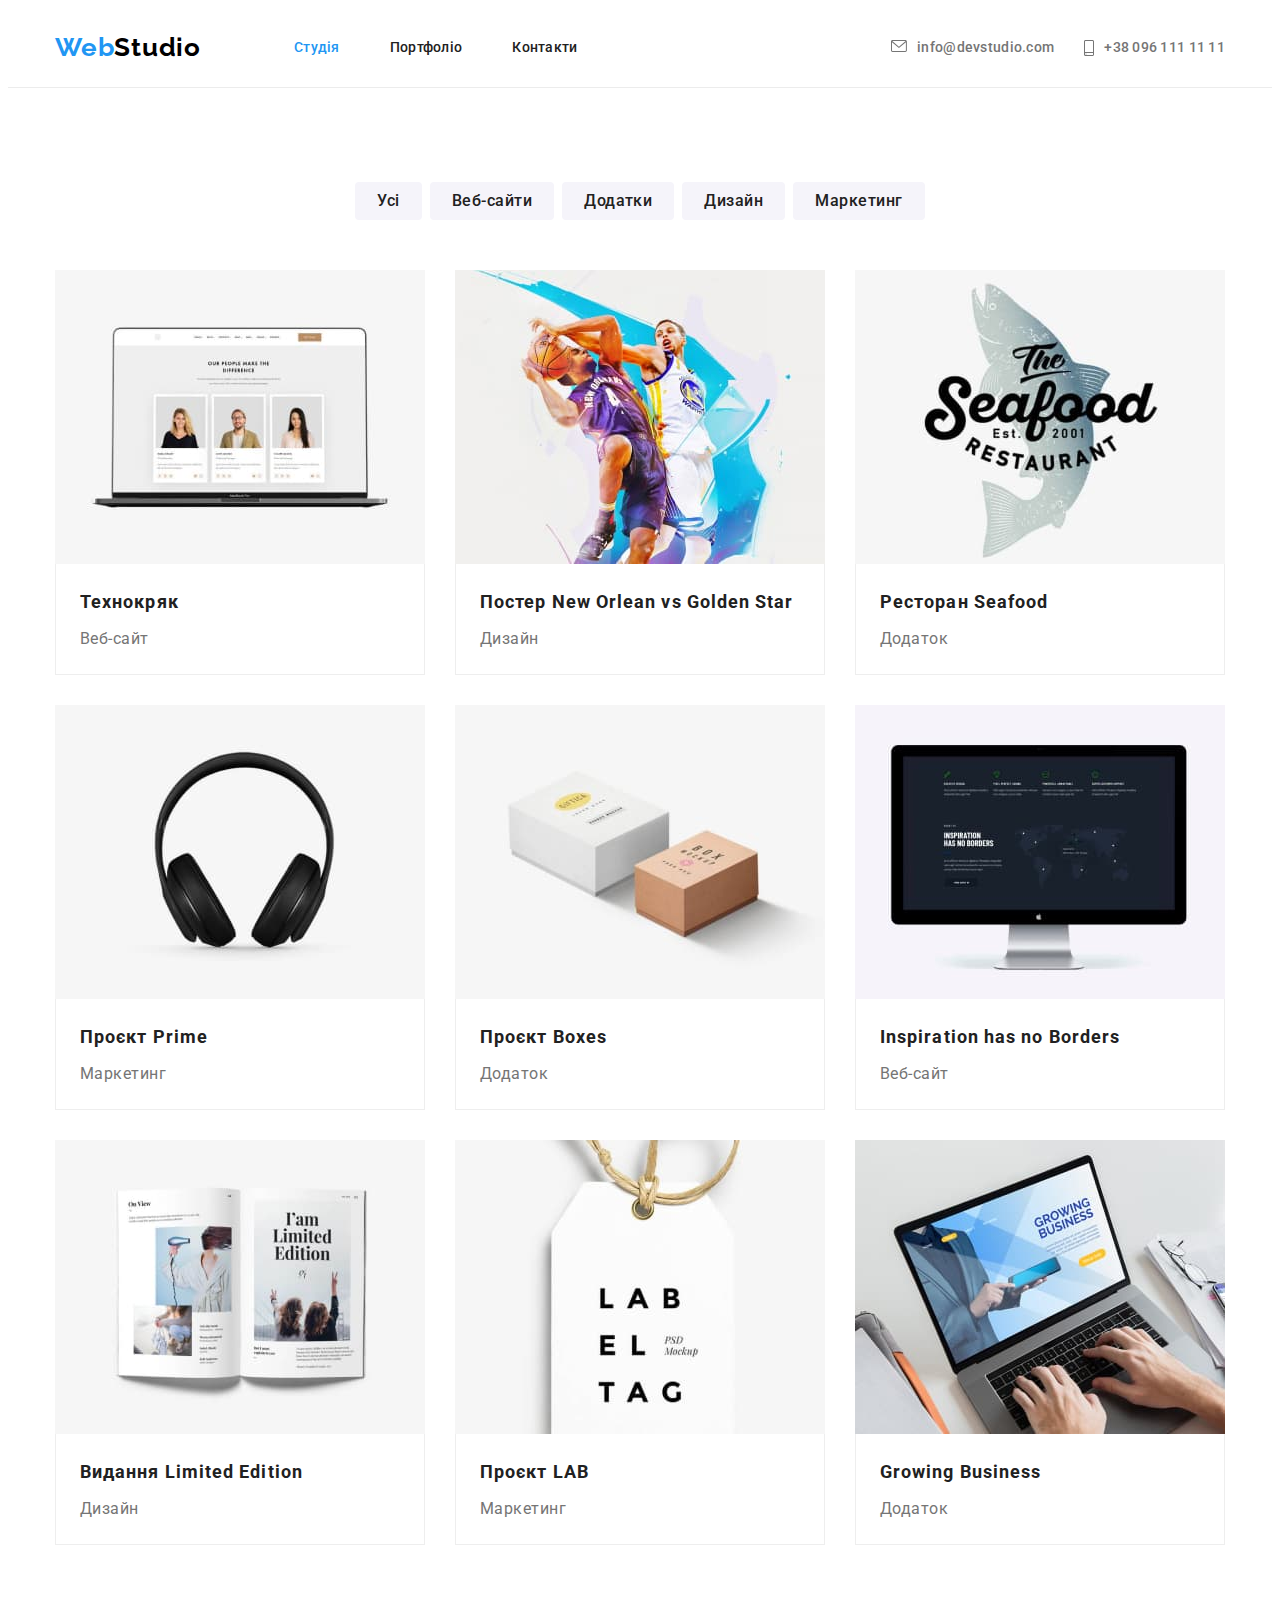
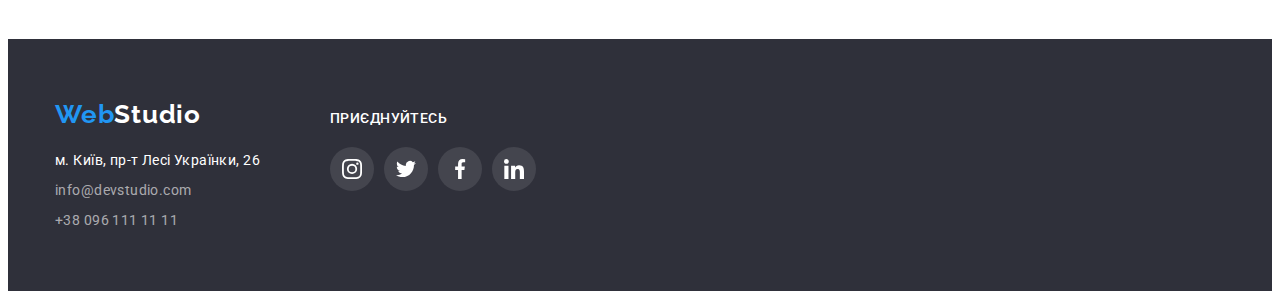
==== commit 4e57e6eb: "header link fix" ====
--- a/portfolio.html
+++ b/portfolio.html
@@ -24,23 +24,23 @@
             <a class="logo" href="#"><span class="logo-span">Web</span>Studio</a>
             <nav class="navigation">
                 <ul class="navigation-list">
-                    <li> <a href="./index.html" class="navigation-item">Студія</a></li>
-                    <li><a href="./portfolio.html" class="navigation-item active">Портфоліо</a></li>
+                    <li> <a href="./index.html" class="navigation-item active">Студія</a></li>
+                    <li><a href="./portfolio.html" class="navigation-item">Портфоліо</a></li>
                     <li><a href="#" class="navigation-item">Контакти</a></li>
                 </ul>
             </nav>
             <ul class="contacts-list">
                 <li>
                     <svg class="icon icon-mail">
-                        <use href="./images/icons.svg#icon-mail"></use>
+                        <use href="./images/iconss.svg#icon-mail"></use>
                     </svg>
-                    <a class="contacts-item" href="mailto:info@devstudio.com">info@devstudio.com</a>
+                    <a class="contacts-link" href="mailto:info@devstudio.com">info@devstudio.com</a>
                 </li>
                 <li>
                     <svg class="icon icon-phone">
-                        <use href="./images/icons.svg#icon-smartphone"></use>
+                        <use href="./images/iconss.svg#icon-smartphone"></use>
                     </svg>
-                    <a class="contacts-item" href="tel:+380961111111">+38 096 111 11 11</a>
+                    <a class="contacts-link" href="tel:+380961111111">+38 096 111 11 11</a>
                 </li>
             </ul>
         </div>
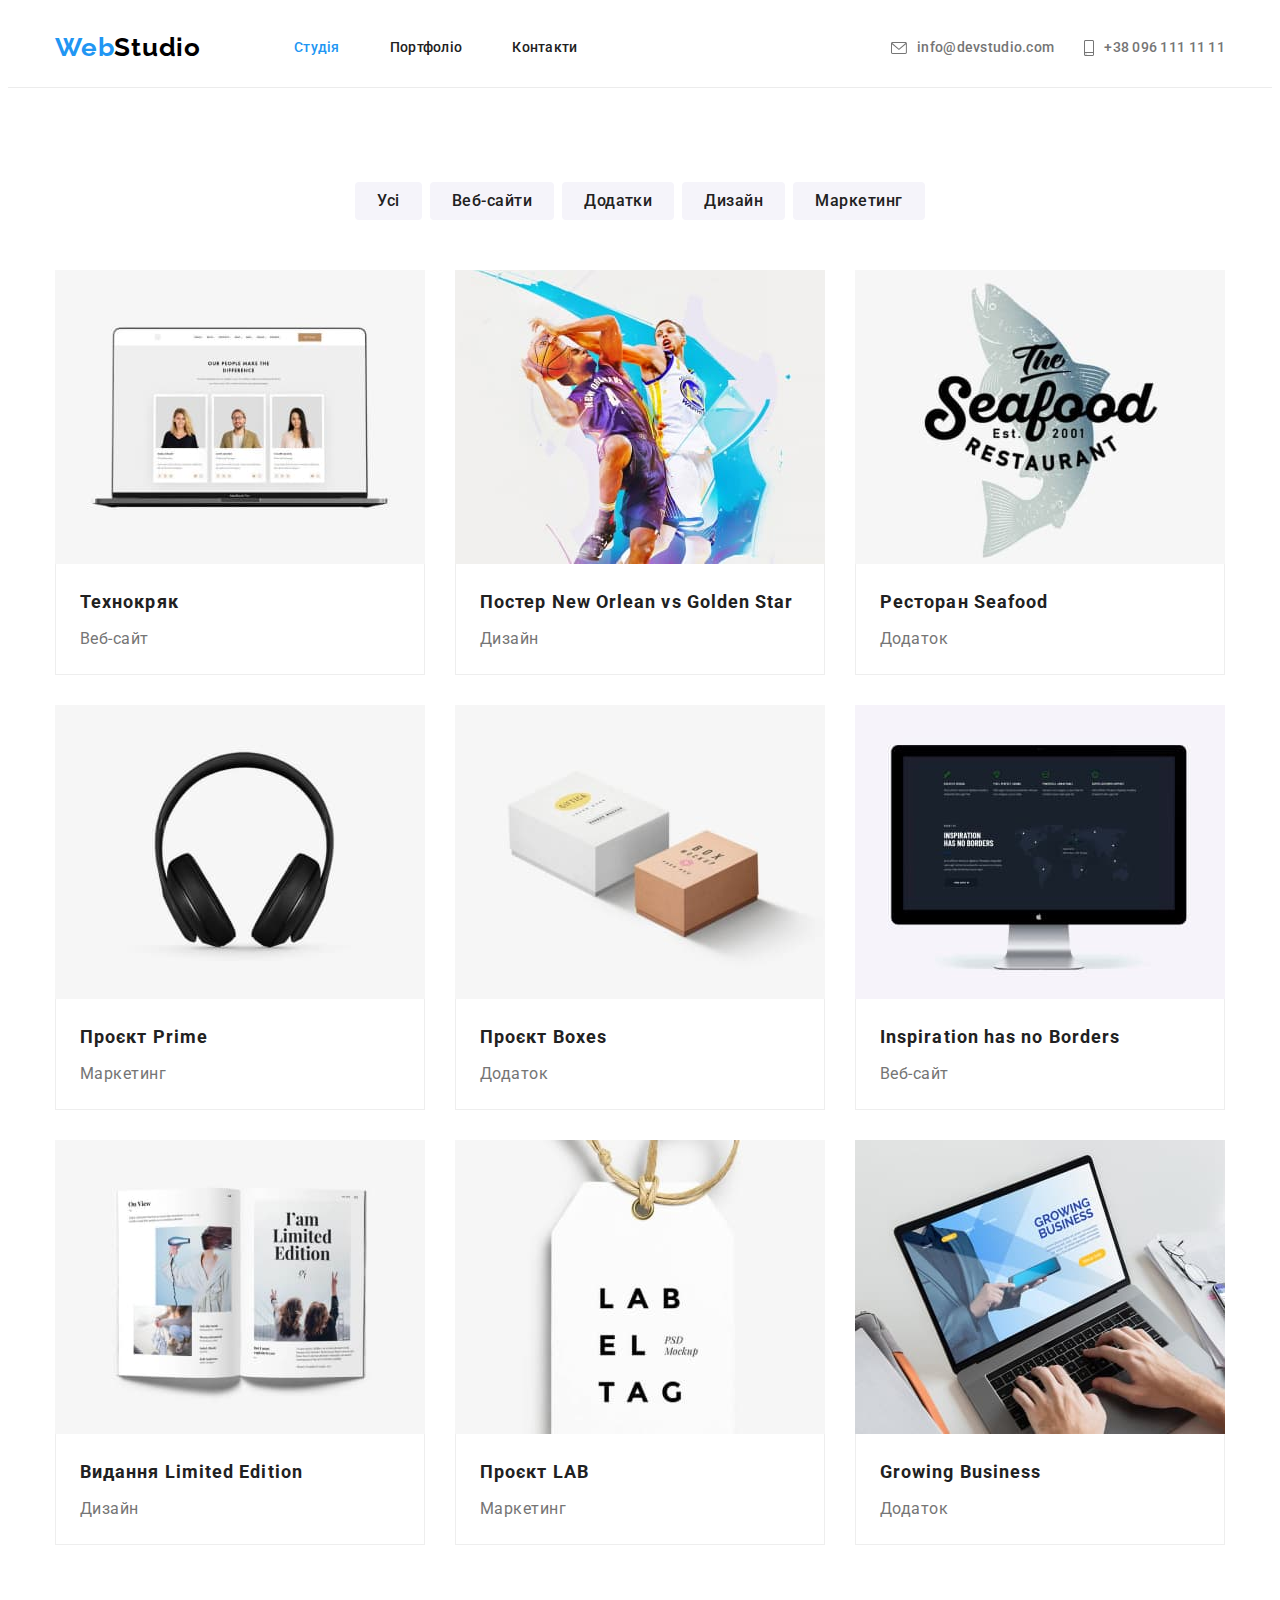
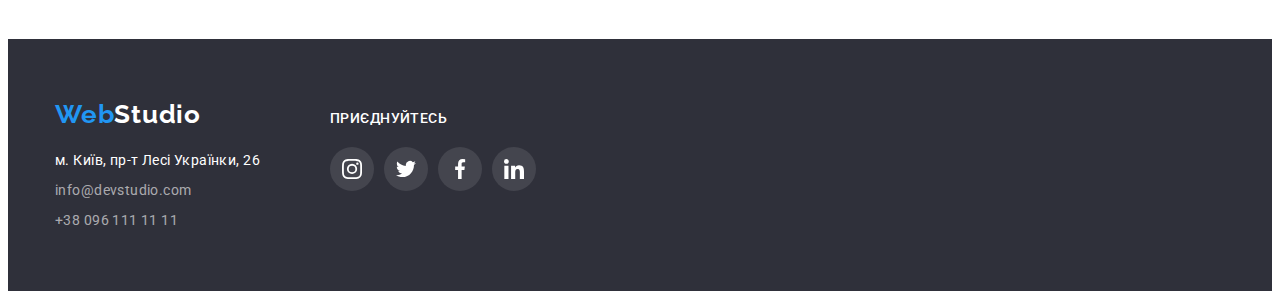
==== commit 6895f4f0: "removed outline from links and buttons, change icons color change with currentColor method" ====
--- a/portfolio.html
+++ b/portfolio.html
@@ -31,16 +31,17 @@
             </nav>
             <ul class="contacts-list">
                 <li>
-                    <svg class="icon icon-mail">
-                        <use href="./images/iconss.svg#icon-mail"></use>
-                    </svg>
-                    <a class="contacts-link" href="mailto:info@devstudio.com">info@devstudio.com</a>
+                    <a class="contacts-link" href="mailto:info@devstudio.com">
+                        <svg class="icon icon-mail">
+                            <use href="./images/iconss.svg#icon-mail"></use>
+                        </svg>
+                        info@devstudio.com</a>
                 </li>
                 <li>
-                    <svg class="icon icon-phone">
-                        <use href="./images/iconss.svg#icon-smartphone"></use>
-                    </svg>
-                    <a class="contacts-link" href="tel:+380961111111">+38 096 111 11 11</a>
+                    <a class="contacts-link" href="tel:+380961111111">
+                        <svg class="icon icon-phone">
+                            <use href="./images/iconss.svg#icon-smartphone"></use>
+                        </svg>+38 096 111 11 11</a>
                 </li>
             </ul>
         </div>
--- a/css/styles.css
+++ b/css/styles.css
@@ -73,6 +73,14 @@
     padding: 0;
 }
 
+a {
+    outline: none;
+}
+
+button {
+    outline: none;
+}
+
 
 /* Header */
 
@@ -123,6 +131,7 @@
     list-style: none;
     display: flex;
     margin-left: auto;
+
 }
 
 .contacts-list li {
@@ -142,6 +151,8 @@
 }
 
 .contacts-link {
+    display: flex;
+    align-items: center;
     line-height: 1.14;
     letter-spacing: 0.02em;
     text-decoration: none;
@@ -163,16 +174,14 @@
     width: 16px;
     height: 12px;
     margin-right: 10px;
-    cursor: pointer;
-    fill: var(--contacts-color);
+    fill: currentColor;
 }
 
 .icon-phone {
     width: 10px;
     height: 16px;
     margin-right: 10px;
-    cursor: pointer;
-    fill: var(--contacts-color);
+    fill: currentColor;
 }
 
 .contacts-link:hover,
@@ -180,13 +189,6 @@
     color: var(--hover-color);
 }
 
-.contacts-list>li:hover .icon-mail {
-    fill: var(--hover-color);
-}
-
-.contacts-list>li:hover .icon-phone {
-    fill: var(--hover-color);
-}
 
 /* Main index.html */
 
@@ -394,7 +396,7 @@
 .icon-social {
     width: 20px;
     height: 20px;
-    fill: var(--social-media-color);
+    fill: currentColor;
 }
 
 .social-link {
@@ -404,13 +406,16 @@
     width: 44px;
     height: 44px;
     border-radius: 50%;
-}
-
-.social-link:hover .icon-social {
-    fill: var(--accessory-color)
-}
-
-.social-link:hover {
+    color: var(--social-media-color);
+}
+
+.social-link:hover,
+.social-link:focus {
+    color: var(--accessory-color);
+}
+
+.social-link:hover,
+.social-link:focus {
     background-color: var(--social-fill-color);
 }
 
@@ -449,13 +454,16 @@
     height: 100%;
     border: 1px solid rgba(175, 177, 184, 1);
     border-radius: 4px;
-}
-
-
-.clients-link:hover .icon-client {
-    fill: var(--social-fill-color);
-}
-
+    color: var(--social-media-color);
+}
+
+
+.clients-link:focus,
+.clients-link:hover {
+    color: var(--social-fill-color);
+}
+
+.clients-link:focus,
 .clients-link:hover {
     border: 1px solid var(--social-fill-color);
 }
@@ -464,7 +472,7 @@
 .icon-client {
     width: 106px;
     height: 60px;
-    fill: var(--social-media-color);
+    fill: currentColor;
 }
 
 
@@ -605,6 +613,11 @@
     text-decoration: none;
 }
 
+.footer-location:focus,
+.footer-location:hover {
+    color: var(--hover-color);
+}
+
 .footer-contacts {
     font-style: normal;
     font-weight: 400;
@@ -653,7 +666,7 @@
 .footer-icon-social {
     width: 20px;
     height: 20px;
-    fill: var(--accessory-color);
+    fill: currentColor;
 }
 
 .footer-social-link {
@@ -664,8 +677,10 @@
     height: 100%;
     border-radius: 50%;
     background-color: var(--footer-social-color);
-}
-
+    color: var(--accessory-color);
+}
+
+.footer-social-link:focus,
 .footer-social-link:hover {
     background-color: var(--hover-color);
 }